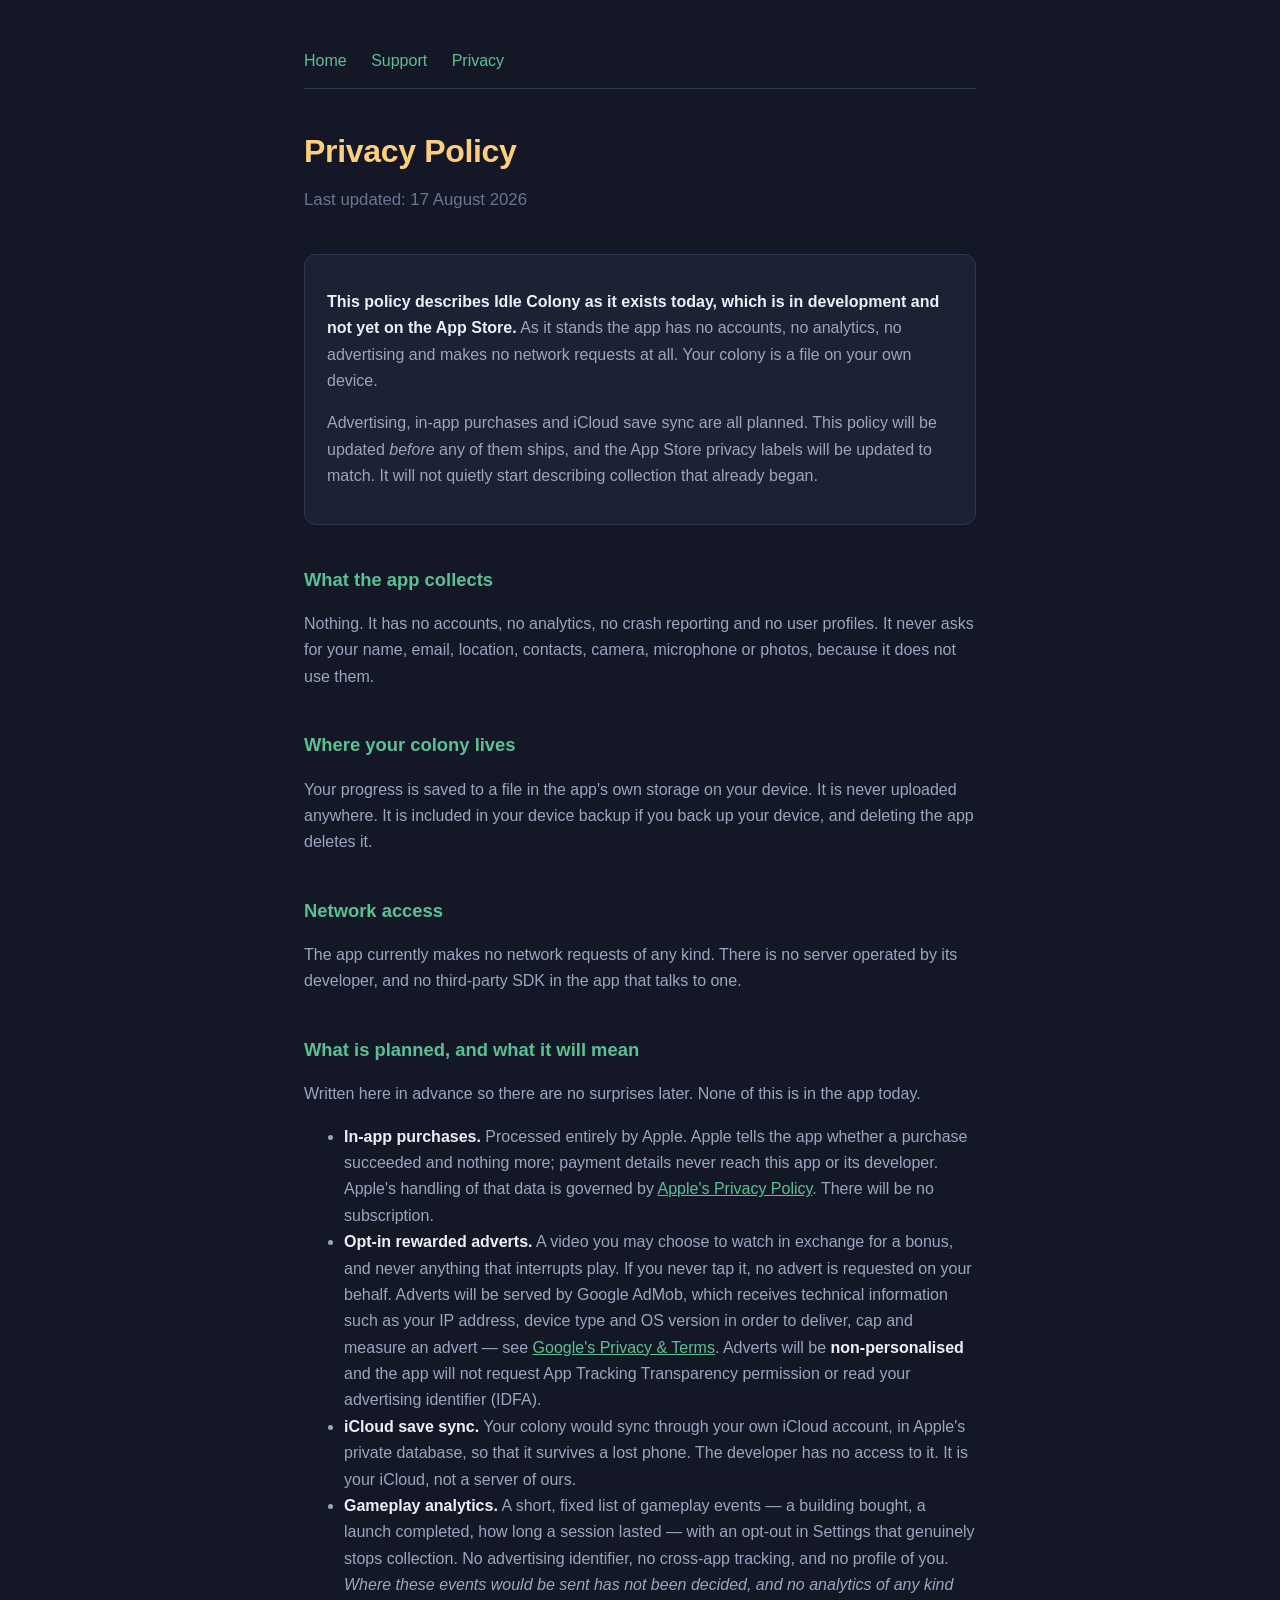
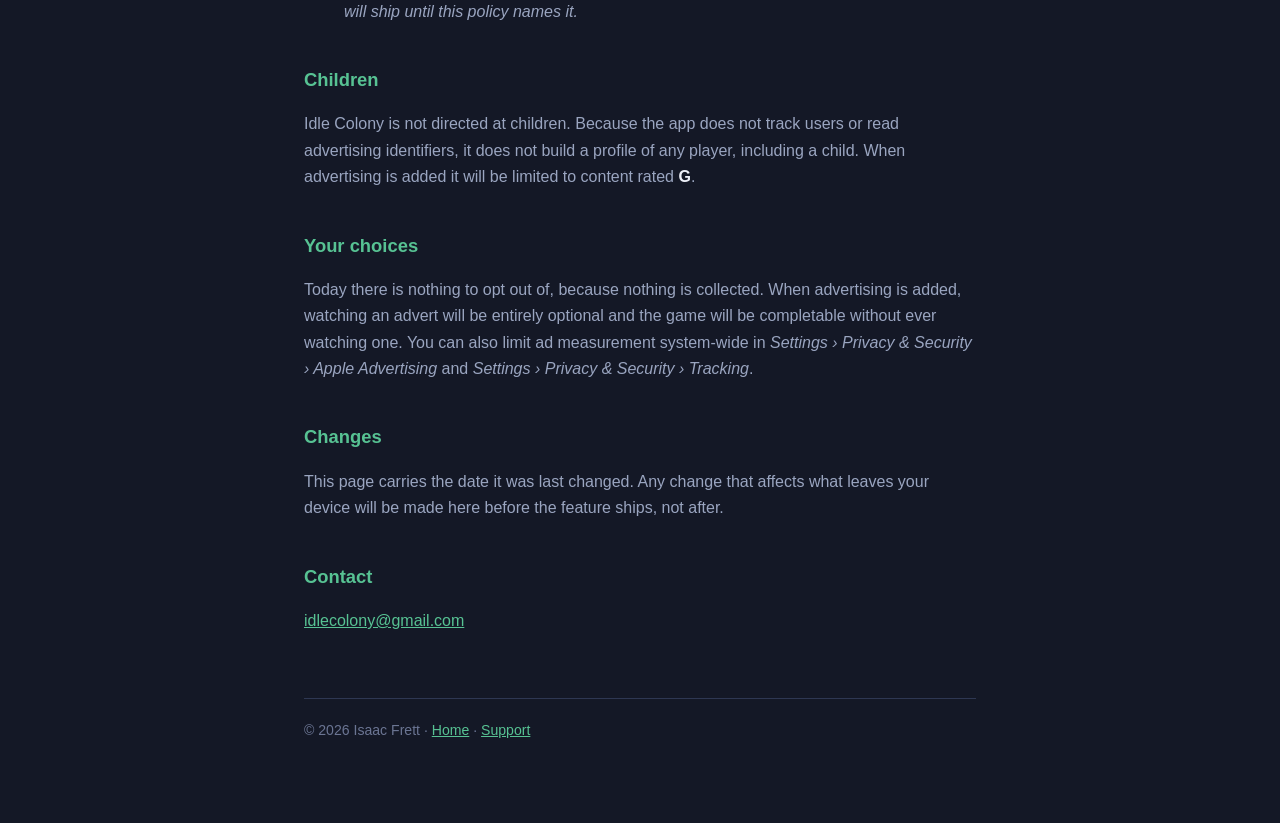
==== privacy.html @ fae65d4f "The site: what the game is, privacy, support Four pages and a stylesheet, no build step, for GitHub " ====
<!doctype html>
<html lang="en">
<head>
<meta charset="utf-8">
<meta name="viewport" content="width=device-width, initial-scale=1">
<title>Privacy Policy &mdash; Idle Colony</title>
<link rel="stylesheet" href="style.css">
</head>
<body>
<div class="wrap">
  <nav>
    <a href="index.html">Home</a>
    <a href="support.html">Support</a>
    <a href="privacy.html">Privacy</a>
  </nav>

  <h1>Privacy Policy</h1>
  <p class="sub">Last updated: 17 August 2026</p>

  <div class="card">
    <p><strong>This policy describes Idle Colony as it exists today, which is in
    development and not yet on the App Store.</strong> As it stands the app has no
    accounts, no analytics, no advertising and makes no network requests at all.
    Your colony is a file on your own device.</p>
    <p>Advertising, in-app purchases and iCloud save sync are all planned. This
    policy will be updated <em>before</em> any of them ships, and the App Store
    privacy labels will be updated to match. It will not quietly start describing
    collection that already began.</p>
  </div>

  <h2>What the app collects</h2>
  <p>Nothing. It has no accounts, no analytics, no crash reporting and no user
  profiles. It never asks for your name, email, location, contacts, camera,
  microphone or photos, because it does not use them.</p>

  <h2>Where your colony lives</h2>
  <p>Your progress is saved to a file in the app's own storage on your device. It is
  never uploaded anywhere. It is included in your device backup if you back up your
  device, and deleting the app deletes it.</p>

  <h2>Network access</h2>
  <p>The app currently makes no network requests of any kind. There is no server
  operated by its developer, and no third-party SDK in the app that talks to one.</p>

  <h2>What is planned, and what it will mean</h2>
  <p>Written here in advance so there are no surprises later. None of this is in the
  app today.</p>

  <ul>
    <li><strong>In-app purchases.</strong> Processed entirely by Apple. Apple tells
    the app whether a purchase succeeded and nothing more; payment details never
    reach this app or its developer. Apple's handling of that data is governed by
    <a href="https://www.apple.com/legal/privacy/">Apple's Privacy Policy</a>. There
    will be no subscription.</li>

    <li><strong>Opt-in rewarded adverts.</strong> A video you may choose to watch in
    exchange for a bonus, and never anything that interrupts play. If you never tap
    it, no advert is requested on your behalf. Adverts will be served by Google
    AdMob, which receives technical information such as your IP address, device type
    and OS version in order to deliver, cap and measure an advert — see
    <a href="https://business.safety.google/privacy/">Google's Privacy &amp;
    Terms</a>. Adverts will be <strong>non-personalised</strong> and the app will not
    request App Tracking Transparency permission or read your advertising identifier
    (IDFA).</li>

    <li><strong>iCloud save sync.</strong> Your colony would sync through your own
    iCloud account, in Apple's private database, so that it survives a lost phone.
    The developer has no access to it. It is your iCloud, not a server of ours.</li>

    <li><strong>Gameplay analytics.</strong> A short, fixed list of gameplay events
    — a building bought, a launch completed, how long a session lasted — with an
    opt-out in Settings that genuinely stops collection. No advertising identifier,
    no cross-app tracking, and no profile of you. <em>Where these events would be
    sent has not been decided, and no analytics of any kind will ship until this
    policy names it.</em></li>
  </ul>

  <h2>Children</h2>
  <p>Idle Colony is not directed at children. Because the app does not track users
  or read advertising identifiers, it does not build a profile of any player,
  including a child. When advertising is added it will be limited to content rated
  <strong>G</strong>.</p>

  <h2>Your choices</h2>
  <p>Today there is nothing to opt out of, because nothing is collected. When
  advertising is added, watching an advert will be entirely optional and the game
  will be completable without ever watching one. You can also limit ad measurement
  system-wide in <em>Settings &rsaquo; Privacy &amp; Security &rsaquo; Apple
  Advertising</em> and <em>Settings &rsaquo; Privacy &amp; Security &rsaquo;
  Tracking</em>.</p>

  <h2>Changes</h2>
  <p>This page carries the date it was last changed. Any change that affects what
  leaves your device will be made here before the feature ships, not after.</p>

  <h2>Contact</h2>
  <p><a href="mailto:idlecolony@gmail.com">idlecolony@gmail.com</a></p>

  <footer>
    &copy; 2026 Isaac Frett &middot;
    <a href="index.html">Home</a> &middot;
    <a href="support.html">Support</a>
  </footer>
</div>
</body>
</html>
---- style.css ----
/* Doc 11 §11.2's UI chrome, so the site and the game are the same object.
   `win` (#FFCE7A) is the colony's light and the only accent — amber dominates,
   which is doc 11's rule for the game and is worth keeping here. */
:root { color-scheme: dark; }
* { box-sizing: border-box; }
body {
  margin: 0; padding: 0;
  background: #141826; color: #EDF0F8;
  font: 16px/1.65 -apple-system, BlinkMacSystemFont, "Segoe UI", Helvetica, Arial, sans-serif;
}
.wrap { max-width: 720px; margin: 0 auto; padding: 48px 24px 80px; }
h1 { font-size: 2rem; color: #FFCE7A; margin: 0 0 8px; letter-spacing: -0.01em; }
h2 { font-size: 1.15rem; color: #57C293; margin: 40px 0 10px; }
.sub { color: #6B7593; margin: 0 0 40px; font-size: 1.05rem; }
a { color: #57C293; }
p, li { color: #9AA5C0; }
strong { color: #EDF0F8; }
code { background: #1C2233; padding: 2px 6px; border-radius: 4px; font-size: 0.9em; }
nav { border-bottom: 1px solid #2E3752; padding-bottom: 14px; margin-bottom: 36px; }
nav a { margin-right: 20px; text-decoration: none; font-weight: 500; }
footer { margin-top: 64px; padding-top: 20px; border-top: 1px solid #2E3752; color: #6B7593; font-size: 0.88rem; }
.card { background: #1C2233; border: 1px solid #2E3752; border-radius: 12px; padding: 18px 22px; margin: 14px 0; }
.shot { display: block; width: 100%; border-radius: 14px; border: 1px solid #2E3752; margin: 18px 0; }
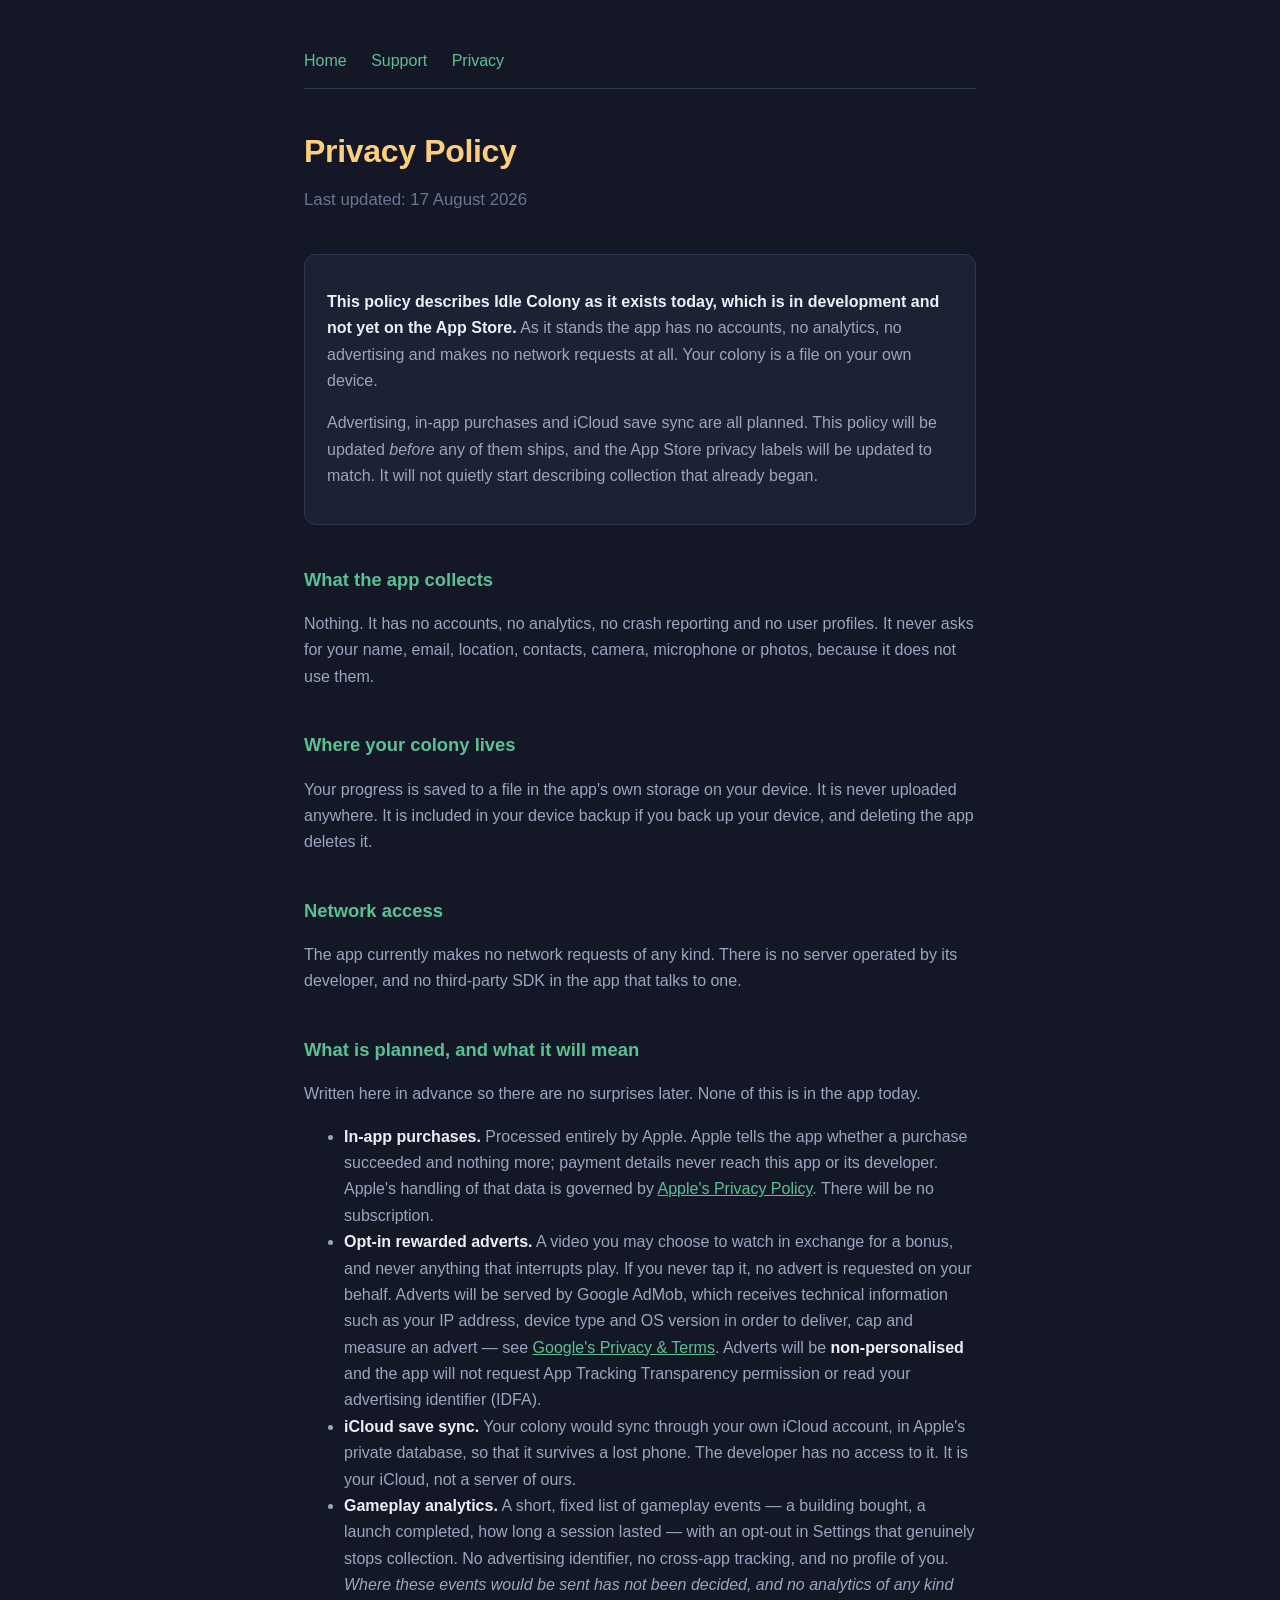
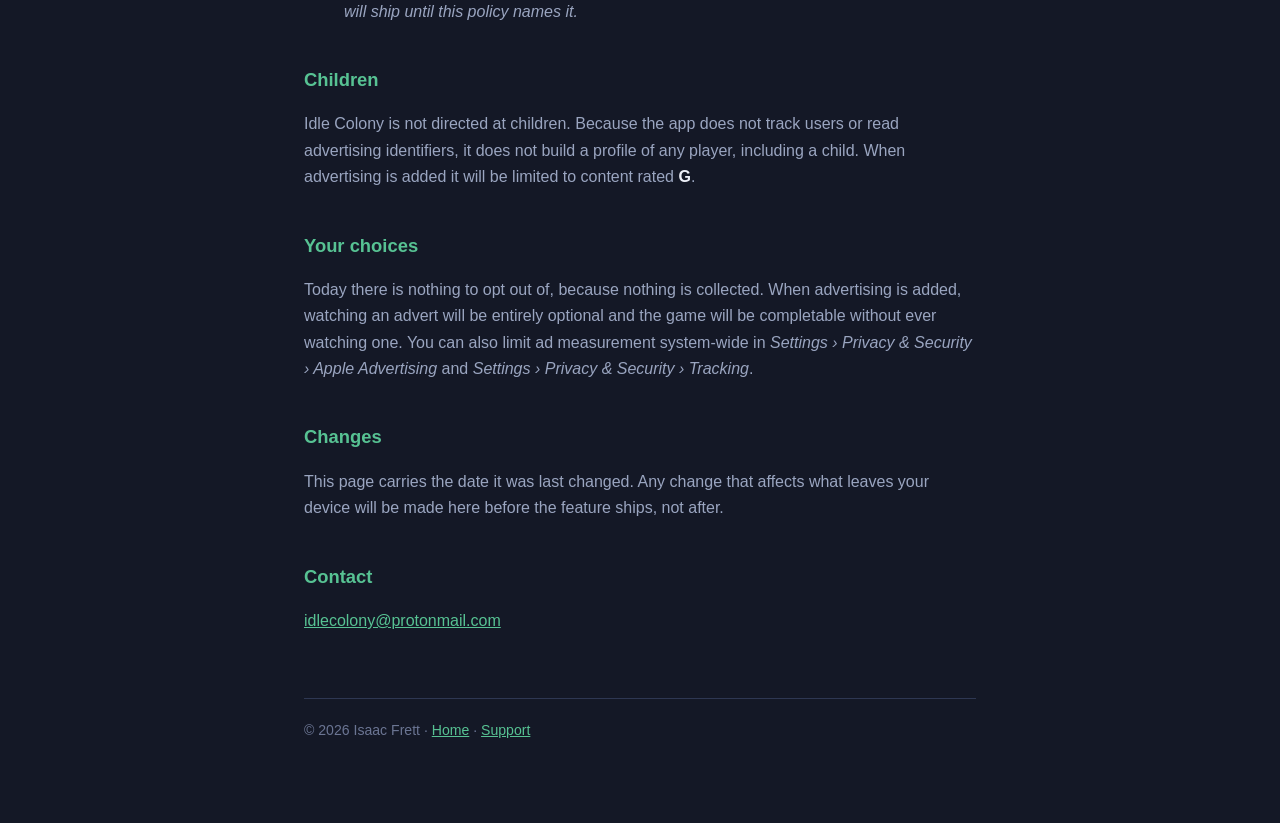
==== commit daa067b1: "The real contact address idlecolony@protonmail.com, replacing the gmail placeholder on the support a" ====
--- a/privacy.html
+++ b/privacy.html
@@ -94,7 +94,7 @@
   leaves your device will be made here before the feature ships, not after.</p>
 
   <h2>Contact</h2>
-  <p><a href="mailto:idlecolony@gmail.com">idlecolony@gmail.com</a></p>
+  <p><a href="mailto:idlecolony@protonmail.com">idlecolony@protonmail.com</a></p>
 
   <footer>
     &copy; 2026 Isaac Frett &middot;
